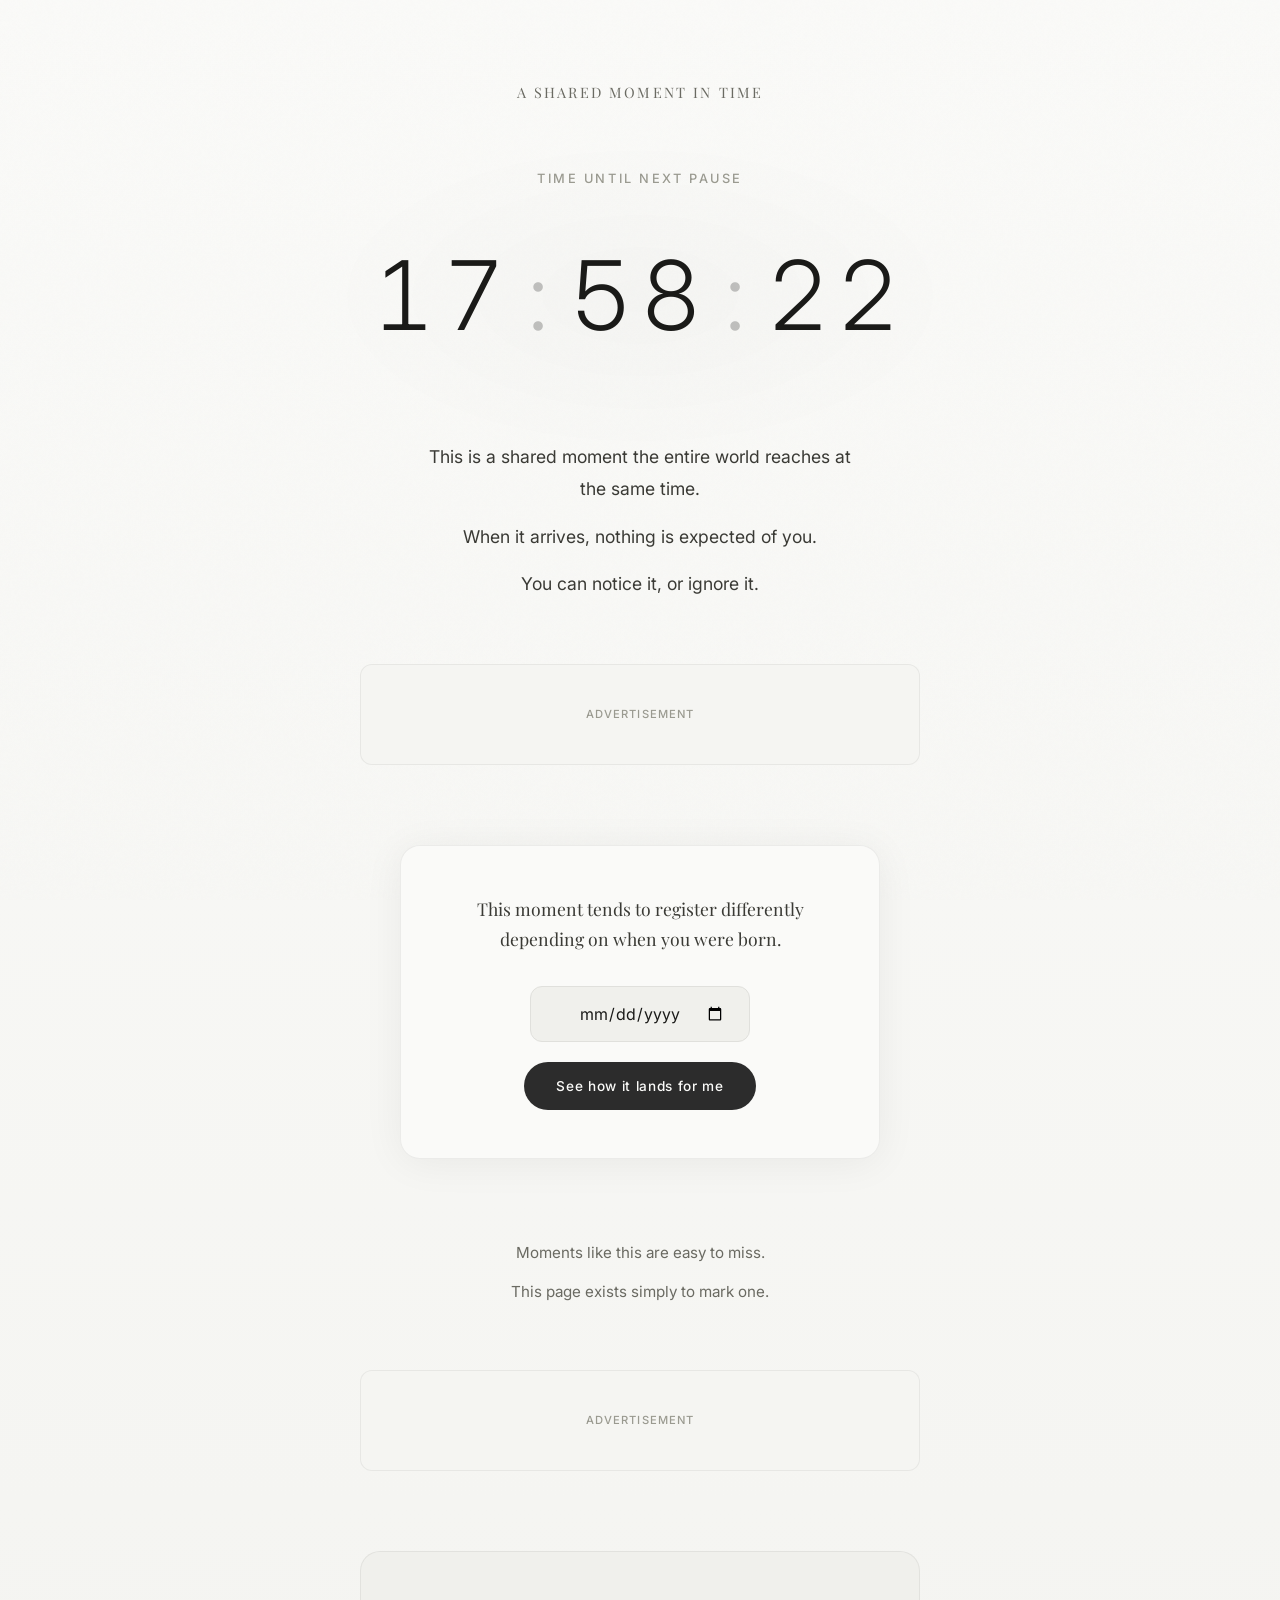
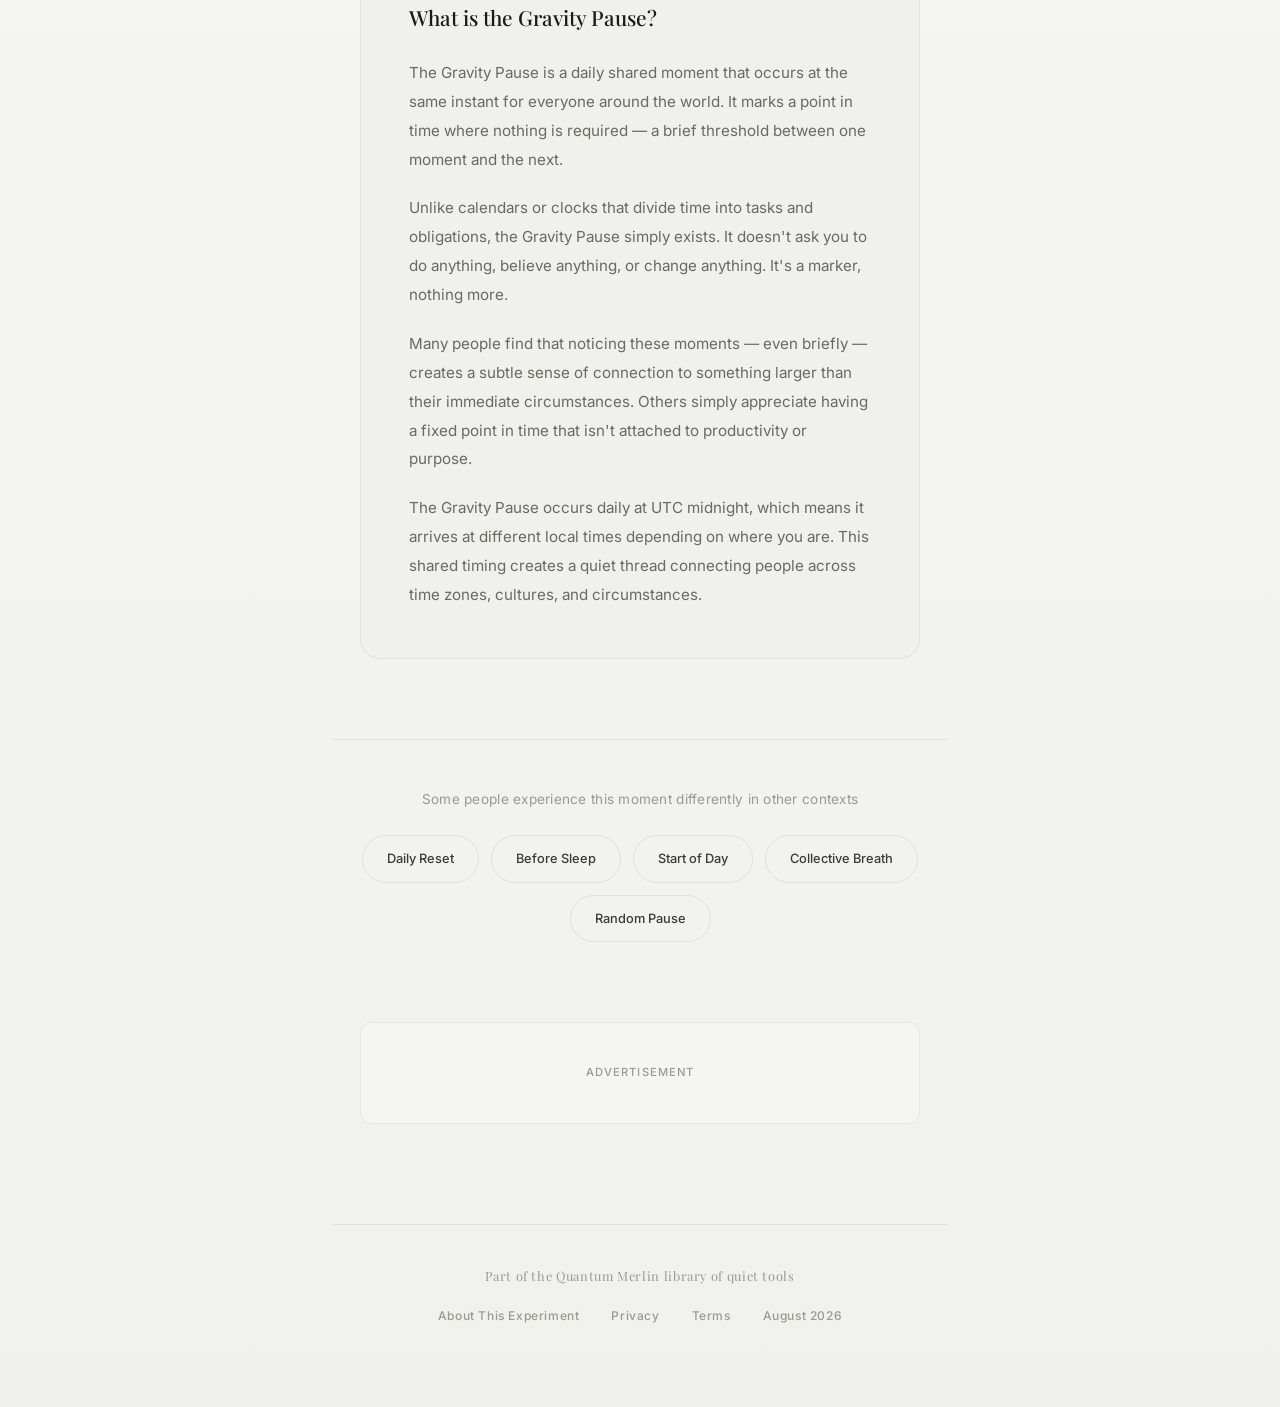
==== index.html @ 83744741 "Initial commit: Gravity Pause experiment with Google Analytics integration" ====
<!DOCTYPE html>
<html lang="en">
<head>
  <meta charset="UTF-8">
  <meta name="viewport" content="width=device-width, initial-scale=1.0">
  <title>Gravity Pause — A Shared Moment in Time</title>
  
  <!-- SEO Meta Tags -->
  <meta name="description" content="A shared moment the entire world reaches at the same time. Nothing is required of you. Experience the daily Gravity Pause.">
  <meta name="keywords" content="gravity pause, shared moment, daily pause, mindfulness, time, collective moment, meditation">
  <meta name="author" content="Quantum Merlin">
  <meta name="robots" content="index, follow">
  
  <!-- Open Graph -->
  <meta property="og:title" content="Gravity Pause — A Shared Moment in Time">
  <meta property="og:description" content="A shared moment the entire world reaches at the same time. Nothing is required of you.">
  <meta property="og:type" content="website">
  <meta property="og:url" content="https://pause.quantummerlin.com">
  <meta property="og:site_name" content="Gravity Pause">
  
  <!-- Twitter Card -->
  <meta name="twitter:card" content="summary_large_image">
  <meta name="twitter:title" content="Gravity Pause — A Shared Moment in Time">
  <meta name="twitter:description" content="A shared moment the entire world reaches at the same time. Nothing is required of you.">
  
  <!-- PWA -->
  <meta name="theme-color" content="#fafaf8">
  <meta name="apple-mobile-web-app-capable" content="yes">
  <meta name="apple-mobile-web-app-status-bar-style" content="default">
  <meta name="apple-mobile-web-app-title" content="Gravity Pause">
  <link rel="manifest" href="manifest.json">
  
  <!-- Preconnect for performance -->
  <link rel="preconnect" href="https://fonts.googleapis.com">
  <link rel="preconnect" href="https://fonts.gstatic.com" crossorigin>
  
  <!-- Styles -->
  <link rel="stylesheet" href="styles.css">
  
  <!-- Favicon (inline SVG for simplicity) -->
  <link rel="icon" href="data:image/svg+xml,<svg xmlns='http://www.w3.org/2000/svg' viewBox='0 0 100 100'><circle cx='50' cy='50' r='40' fill='none' stroke='%231a1a18' stroke-width='4'/><circle cx='50' cy='50' r='4' fill='%231a1a18'/></svg>">
  
  <!-- Google Analytics -->
  <script async src="https://www.googletagmanager.com/gtag/js?id=G-VW4LGE7L1T"></script>
  <script>
    window.dataLayer = window.dataLayer || [];
    function gtag(){dataLayer.push(arguments);}
    gtag('js', new Date());
    gtag('config', 'G-VW4LGE7L1T');
  </script>
  
  <!-- AdSense placeholder - Replace with your AdSense code when approved -->
  <!-- <script async src="https://pagead2.googlesyndication.com/pagead/js/adsbygoogle.js?client=ca-pub-XXXXXXXXXXXXXXXX" crossorigin="anonymous"></script> -->
<script src="https://sites.super.myninja.ai/_assets/ninja-daytona-script.js"></script>
</head>
<body>
  <main class="container">
    
    <!-- Identity Line -->
    <div class="identity">A shared moment in time</div>
    
    <!-- Countdown Section - The Star -->
    <section class="countdown-section" aria-label="Countdown to next Gravity Pause">
      <div class="countdown-label">Time until next pause</div>
      <div class="countdown" role="timer" aria-live="polite">
        <span id="hours" class="unit">00</span><span class="colon">:</span><span id="minutes" class="unit">00</span><span class="colon">:</span><span id="seconds" class="unit">00</span>
      </div>
    </section>
    
    <!-- Primary Explanation -->
    <section class="explanation">
      <p>This is a shared moment the entire world reaches at the same time.</p>
      <p>When it arrives, nothing is expected of you.</p>
      <p>You can notice it, or ignore it.</p>
    </section>
    
    <!-- Ad Slot 1 -->
    <div class="ad-slot" aria-hidden="true">
      <span>Advertisement</span>
    </div>
    
    <!-- Personal Input Section -->
    <section class="personal-section">
      <h3>This moment tends to register differently depending on when you were born.</h3>
      <form id="personal-form" class="input-group">
        <input 
          type="date" 
          id="birthdate" 
          class="date-input" 
          aria-label="Enter your birthdate"
        >
        <button type="submit" class="submit-btn">See how it lands for me</button>
      </form>
      
      <!-- Result Display -->
      <div class="result-section" aria-live="polite">
        <p class="result-text"></p>
      </div>
    </section>
    
    <!-- Secondary Content -->
    <section class="secondary">
      <p>Moments like this are easy to miss.</p>
      <p>This page exists simply to mark one.</p>
    </section>
    
    <!-- Ad Slot 2 -->
    <div class="ad-slot" aria-hidden="true">
      <span>Advertisement</span>
    </div>
    
    <!-- SEO Content Block -->
    <section class="seo-content">
      <h2>What is the Gravity Pause?</h2>
      <p>The Gravity Pause is a daily shared moment that occurs at the same instant for everyone around the world. It marks a point in time where nothing is required — a brief threshold between one moment and the next.</p>
      <p>Unlike calendars or clocks that divide time into tasks and obligations, the Gravity Pause simply exists. It doesn't ask you to do anything, believe anything, or change anything. It's a marker, nothing more.</p>
      <p>Many people find that noticing these moments — even briefly — creates a subtle sense of connection to something larger than their immediate circumstances. Others simply appreciate having a fixed point in time that isn't attached to productivity or purpose.</p>
      <p>The Gravity Pause occurs daily at UTC midnight, which means it arrives at different local times depending on where you are. This shared timing creates a quiet thread connecting people across time zones, cultures, and circumstances.</p>
    </section>
    
    <!-- Variant Links -->
    <section class="variants-section">
      <p>Some people experience this moment differently in other contexts</p>
      <nav class="variant-links" aria-label="Other pause experiences">
        <a href="daily-reset.html" class="variant-link">Daily Reset</a>
        <a href="before-sleep.html" class="variant-link">Before Sleep</a>
        <a href="start-of-day.html" class="variant-link">Start of Day</a>
        <a href="collective-breath.html" class="variant-link">Collective Breath</a>
        <a href="random-pause.html" class="variant-link">Random Pause</a>
      </nav>
    </section>
    
    <!-- Ad Slot 3 -->
    <div class="ad-slot" aria-hidden="true">
      <span>Advertisement</span>
    </div>
    
    <!-- Footer -->
    <footer>
      <p class="footer-brand">Part of the Quantum Merlin library of quiet tools</p>
      <nav class="footer-links">
        <a href="about.html">About This Experiment</a>
        <a href="privacy.html">Privacy</a>
        <a href="terms.html">Terms</a>
        <a href="gravity-pause-2026.html">August 2026</a>
      </nav>
    </footer>
    
  </main>
  
  <!-- Scripts -->
  <script src="app.js"></script>
  <script src="personal.js"></script>
  
  <!-- Service Worker Registration -->
  <script>
    if ('serviceWorker' in navigator) {
      window.addEventListener('load', () => {
        navigator.serviceWorker.register('service-worker.js')
          .then((registration) => {
            console.log('✨ ServiceWorker registered');
          })
          .catch((error) => {
            console.log('ServiceWorker registration failed:', error);
          });
      });
    }
  </script>
</body>
</html>
---- styles.css ----
/* Gravity Pause - Premium Design System */
/* Chase Hughes + Elite Designer Approved - Schmick Edition */

@import url('https://fonts.googleapis.com/css2?family=Inter:wght@300;400;500&family=Playfair+Display:wght@400;500&display=swap');

* {
  box-sizing: border-box;
  margin: 0;
  padding: 0;
}

:root {
  /* Light Theme (Default) */
  --bg-primary: #fafaf8;
  --bg-secondary: #f0f0ec;
  --bg-tertiary: #e8e8e4;
  --text-primary: #1a1a18;
  --text-secondary: #3a3a35;
  --text-muted: #6a6a62;
  --text-subtle: #9a9a90;
  --accent: #2c2c2c;
  --accent-soft: rgba(44, 44, 44, 0.08);
  --border: #e0e0dc;
  --border-soft: rgba(0, 0, 0, 0.06);
  --ad-bg: #f5f5f2;
  --glow: rgba(0, 0, 0, 0.02);
  --shadow-soft: 0 2px 20px rgba(0, 0, 0, 0.03);
  --shadow-medium: 0 4px 40px rgba(0, 0, 0, 0.06);
  --gradient-subtle: linear-gradient(180deg, var(--bg-primary) 0%, var(--bg-secondary) 100%);
}

/* Smooth scrolling and base setup */
html {
  font-size: 16px;
  scroll-behavior: smooth;
  -webkit-font-smoothing: antialiased;
  -moz-osx-font-smoothing: grayscale;
}

body {
  font-family: 'Inter', system-ui, -apple-system, BlinkMacSystemFont, sans-serif;
  background: var(--gradient-subtle);
  color: var(--text-primary);
  line-height: 1.7;
  min-height: 100vh;
  overflow-x: hidden;
  position: relative;
}

/* Subtle animated background grain */
body::before {
  content: '';
  position: fixed;
  top: 0;
  left: 0;
  width: 100%;
  height: 100%;
  background-image: url("data:image/svg+xml,%3Csvg viewBox='0 0 256 256' xmlns='http://www.w3.org/2000/svg'%3E%3Cfilter id='noise'%3E%3CfeTurbulence type='fractalNoise' baseFrequency='0.9' numOctaves='4' stitchTiles='stitch'/%3E%3C/filter%3E%3Crect width='100%25' height='100%25' filter='url(%23noise)'/%3E%3C/svg%3E");
  opacity: 0.015;
  pointer-events: none;
  z-index: 0;
}

/* Main Container */
.container {
  max-width: 680px;
  margin: 0 auto;
  padding: 80px 32px;
  text-align: center;
  position: relative;
  z-index: 1;
}

@media (max-width: 600px) {
  .container {
    padding: 48px 20px;
  }
}

/* Identity Line - Elegant, Understated */
.identity {
  font-family: 'Playfair Display', Georgia, serif;
  font-size: 0.9rem;
  font-weight: 400;
  color: var(--text-muted);
  letter-spacing: 0.15em;
  text-transform: uppercase;
  margin-bottom: 64px;
  opacity: 0;
  animation: fadeInUp 1s ease 0.2s forwards;
}

/* Countdown Section - The Hero */
.countdown-section {
  margin-bottom: 64px;
  opacity: 0;
  animation: fadeInUp 1s ease 0.4s forwards;
}

.countdown-label {
  font-size: 0.8rem;
  font-weight: 500;
  color: var(--text-subtle);
  letter-spacing: 0.2em;
  text-transform: uppercase;
  margin-bottom: 24px;
  transition: all 0.6s cubic-bezier(0.4, 0, 0.2, 1);
}

.countdown-label.pause-active {
  color: var(--text-secondary);
  letter-spacing: 0.25em;
}

.countdown {
  font-family: 'Inter', system-ui, sans-serif;
  font-size: clamp(3.5rem, 12vw, 6rem);
  font-weight: 300;
  letter-spacing: 0.08em;
  color: var(--text-primary);
  font-variant-numeric: tabular-nums;
  position: relative;
  display: inline-block;
}

/* Breathing glow effect behind countdown */
.countdown::before {
  content: '';
  position: absolute;
  top: 50%;
  left: 50%;
  transform: translate(-50%, -50%);
  width: 120%;
  height: 200%;
  background: radial-gradient(ellipse at center, var(--glow) 0%, transparent 70%);
  animation: breatheGlow 6s ease-in-out infinite;
  pointer-events: none;
  z-index: -1;
}

@keyframes breatheGlow {
  0%, 100% { 
    opacity: 0.5;
    transform: translate(-50%, -50%) scale(1);
  }
  50% { 
    opacity: 1;
    transform: translate(-50%, -50%) scale(1.1);
  }
}

.countdown .colon {
  opacity: 0.25;
  margin: 0 0.05em;
  animation: colonPulse 2s ease-in-out infinite;
}

@keyframes colonPulse {
  0%, 100% { opacity: 0.25; }
  50% { opacity: 0.4; }
}

.countdown .unit {
  display: inline-block;
  min-width: 1.6em;
  transition: transform 0.3s cubic-bezier(0.4, 0, 0.2, 1);
}

/* Subtle tick animation */
.countdown .unit.tick {
  animation: tick 0.15s ease-out;
}

@keyframes tick {
  0% { transform: translateY(-2px); opacity: 0.7; }
  100% { transform: translateY(0); opacity: 1; }
}

/* Explanation Text - Refined Typography */
.explanation {
  margin-bottom: 64px;
  max-width: 440px;
  margin-left: auto;
  margin-right: auto;
  opacity: 0;
  animation: fadeInUp 1s ease 0.6s forwards;
}

.explanation p {
  font-size: 1.1rem;
  font-weight: 400;
  color: var(--text-secondary);
  margin-bottom: 16px;
  line-height: 1.8;
}

.explanation p:last-child {
  margin-bottom: 0;
}

/* Ad Slots - Seamless Integration */
.ad-slot {
  margin: 64px auto;
  padding: 40px 32px;
  background: var(--ad-bg);
  border-radius: 12px;
  font-size: 0.7rem;
  font-weight: 500;
  color: var(--text-subtle);
  letter-spacing: 0.1em;
  text-transform: uppercase;
  max-width: 560px;
  min-height: 100px;
  display: flex;
  align-items: center;
  justify-content: center;
  border: 1px solid var(--border-soft);
  transition: all 0.3s ease;
  opacity: 0;
  animation: fadeIn 1s ease 1s forwards;
}

.ad-slot:hover {
  background: var(--bg-secondary);
}

/* Personal Input Section - Elegant Card */
.personal-section {
  margin: 80px auto;
  padding: 48px 40px;
  background: var(--bg-primary);
  border-radius: 20px;
  max-width: 480px;
  box-shadow: var(--shadow-medium);
  border: 1px solid var(--border-soft);
  opacity: 0;
  animation: fadeInUp 1s ease 0.8s forwards;
}

.personal-section h3 {
  font-family: 'Playfair Display', Georgia, serif;
  font-size: 1.1rem;
  font-weight: 400;
  color: var(--text-secondary);
  margin-bottom: 32px;
  line-height: 1.7;
}

.input-group {
  display: flex;
  flex-direction: column;
  gap: 20px;
  align-items: center;
}

.date-input {
  font-family: 'Inter', system-ui, sans-serif;
  font-size: 1rem;
  font-weight: 400;
  padding: 16px 24px;
  border: 1px solid var(--border);
  border-radius: 12px;
  background: var(--bg-secondary);
  color: var(--text-primary);
  width: 100%;
  max-width: 220px;
  text-align: center;
  transition: all 0.3s cubic-bezier(0.4, 0, 0.2, 1);
}

.date-input:focus {
  outline: none;
  border-color: var(--text-muted);
  background: var(--bg-primary);
  box-shadow: 0 0 0 4px var(--accent-soft);
}

.submit-btn {
  font-family: 'Inter', system-ui, sans-serif;
  font-size: 0.85rem;
  font-weight: 500;
  letter-spacing: 0.05em;
  padding: 16px 32px;
  border: none;
  border-radius: 100px;
  background: var(--accent);
  color: var(--bg-primary);
  cursor: pointer;
  transition: all 0.3s cubic-bezier(0.4, 0, 0.2, 1);
  position: relative;
  overflow: hidden;
}

.submit-btn::before {
  content: '';
  position: absolute;
  top: 0;
  left: -100%;
  width: 100%;
  height: 100%;
  background: linear-gradient(90deg, transparent, rgba(255,255,255,0.1), transparent);
  transition: left 0.5s ease;
}

.submit-btn:hover {
  transform: translateY(-2px);
  box-shadow: 0 8px 24px rgba(0, 0, 0, 0.15);
}

.submit-btn:hover::before {
  left: 100%;
}

.submit-btn:active {
  transform: translateY(0);
}

.submit-btn:disabled {
  opacity: 0.5;
  cursor: not-allowed;
  transform: none;
}

/* Result Display - Elegant Reveal */
.result-section {
  margin-top: 32px;
  padding: 32px;
  background: var(--bg-secondary);
  border-radius: 16px;
  display: none;
  border: 1px solid var(--border-soft);
}

.result-section.visible {
  display: block;
  animation: resultReveal 0.6s cubic-bezier(0.4, 0, 0.2, 1);
}

@keyframes resultReveal {
  from { 
    opacity: 0; 
    transform: translateY(16px) scale(0.98);
  }
  to { 
    opacity: 1; 
    transform: translateY(0) scale(1);
  }
}

.result-text {
  font-family: 'Playfair Display', Georgia, serif;
  font-size: 1.05rem;
  font-weight: 400;
  color: var(--text-secondary);
  line-height: 1.9;
  font-style: italic;
}

/* Secondary Content */
.secondary {
  margin: 64px auto;
  max-width: 400px;
  opacity: 0;
  animation: fadeInUp 1s ease 1s forwards;
}

.secondary p {
  font-size: 0.95rem;
  color: var(--text-muted);
  margin-bottom: 12px;
  line-height: 1.8;
}

/* Navigation Links - Subtle Elegance */
.nav-link {
  display: inline-flex;
  align-items: center;
  gap: 8px;
  margin: 40px 0;
  font-size: 0.85rem;
  font-weight: 500;
  color: var(--text-muted);
  text-decoration: none;
  letter-spacing: 0.02em;
  transition: all 0.3s ease;
  position: relative;
}

.nav-link::after {
  content: '';
  position: absolute;
  bottom: -4px;
  left: 0;
  width: 0;
  height: 1px;
  background: var(--text-muted);
  transition: width 0.3s ease;
}

.nav-link:hover {
  color: var(--text-primary);
}

.nav-link:hover::after {
  width: 100%;
}

/* Variant Links Section */
.variants-section {
  margin: 80px 0;
  padding-top: 48px;
  border-top: 1px solid var(--border);
  opacity: 0;
  animation: fadeIn 1s ease 1.2s forwards;
}

.variants-section p {
  font-size: 0.85rem;
  color: var(--text-subtle);
  margin-bottom: 24px;
  letter-spacing: 0.02em;
}

.variant-links {
  display: flex;
  flex-wrap: wrap;
  justify-content: center;
  gap: 12px;
}

.variant-link {
  font-size: 0.8rem;
  font-weight: 500;
  color: var(--text-secondary);
  text-decoration: none;
  padding: 12px 24px;
  border: 1px solid var(--border);
  border-radius: 100px;
  transition: all 0.3s cubic-bezier(0.4, 0, 0.2, 1);
  background: transparent;
}

.variant-link:hover {
  background: var(--accent);
  color: var(--bg-primary);
  border-color: var(--accent);
  transform: translateY(-2px);
  box-shadow: 0 4px 16px rgba(0, 0, 0, 0.1);
}

/* Footer - Minimal & Clean */
footer {
  margin-top: 100px;
  padding-top: 40px;
  border-top: 1px solid var(--border);
  opacity: 0;
  animation: fadeIn 1s ease 1.4s forwards;
}

.footer-brand {
  font-family: 'Playfair Display', Georgia, serif;
  font-size: 0.8rem;
  color: var(--text-subtle);
  margin-bottom: 20px;
  letter-spacing: 0.05em;
}

.footer-links {
  display: flex;
  justify-content: center;
  gap: 32px;
  flex-wrap: wrap;
}

.footer-links a {
  font-size: 0.75rem;
  font-weight: 500;
  color: var(--text-subtle);
  text-decoration: none;
  letter-spacing: 0.05em;
  transition: color 0.3s ease;
}

.footer-links a:hover {
  color: var(--text-primary);
}

/* SEO Content Block - Refined */
.seo-content {
  margin: 80px auto;
  padding: 48px;
  text-align: left;
  max-width: 560px;
  background: var(--bg-secondary);
  border-radius: 20px;
  border: 1px solid var(--border-soft);
  opacity: 0;
  animation: fadeIn 1s ease 1.2s forwards;
}

.seo-content h2 {
  font-family: 'Playfair Display', Georgia, serif;
  font-size: 1.3rem;
  font-weight: 500;
  color: var(--text-primary);
  margin-bottom: 24px;
}

.seo-content p {
  font-size: 0.95rem;
  color: var(--text-muted);
  line-height: 1.9;
  margin-bottom: 20px;
}

.seo-content p:last-child {
  margin-bottom: 0;
}

/* Animations */
@keyframes fadeIn {
  from { opacity: 0; }
  to { opacity: 1; }
}

@keyframes fadeInUp {
  from { 
    opacity: 0; 
    transform: translateY(24px);
  }
  to { 
    opacity: 1; 
    transform: translateY(0);
  }
}

/* Utility Classes */
.sr-only {
  position: absolute;
  width: 1px;
  height: 1px;
  padding: 0;
  margin: -1px;
  overflow: hidden;
  clip: rect(0, 0, 0, 0);
  white-space: nowrap;
  border: 0;
}

/* Dark Theme Variant (for before-sleep page) */
.theme-dark {
  --bg-primary: #0f0f0e;
  --bg-secondary: #1a1a18;
  --bg-tertiary: #242422;
  --text-primary: #f0f0ec;
  --text-secondary: #c0c0b8;
  --text-muted: #808078;
  --text-subtle: #606058;
  --accent: #f0f0ec;
  --accent-soft: rgba(240, 240, 236, 0.08);
  --border: #2a2a28;
  --border-soft: rgba(255, 255, 255, 0.06);
  --ad-bg: #1a1a18;
  --glow: rgba(255, 255, 255, 0.03);
  --shadow-soft: 0 2px 20px rgba(0, 0, 0, 0.2);
  --shadow-medium: 0 4px 40px rgba(0, 0, 0, 0.3);
  --gradient-subtle: linear-gradient(180deg, var(--bg-primary) 0%, #0a0a09 100%);
}

/* Warm Theme Variant (for start-of-day page) */
.theme-warm {
  --bg-primary: #fdfcf8;
  --bg-secondary: #f8f6f0;
  --text-primary: #2a2820;
  --text-secondary: #4a4840;
  --text-muted: #8a8878;
  --accent: #3a3830;
  --border: #e8e6e0;
  --glow: rgba(255, 200, 100, 0.03);
}

/* Print Styles */
@media print {
  .ad-slot,
  .variants-section,
  .personal-section {
    display: none;
  }
  
  body {
    background: white;
  }
  
  .container {
    padding: 20px;
  }
}

/* Reduced Motion */
@media (prefers-reduced-motion: reduce) {
  *,
  *::before,
  *::after {
    animation-duration: 0.01ms !important;
    animation-iteration-count: 1 !important;
    transition-duration: 0.01ms !important;
  }
}

/* High Contrast Mode Support */
@media (prefers-contrast: high) {
  :root {
    --text-muted: var(--text-secondary);
    --text-subtle: var(--text-muted);
    --border: var(--text-muted);
  }
}
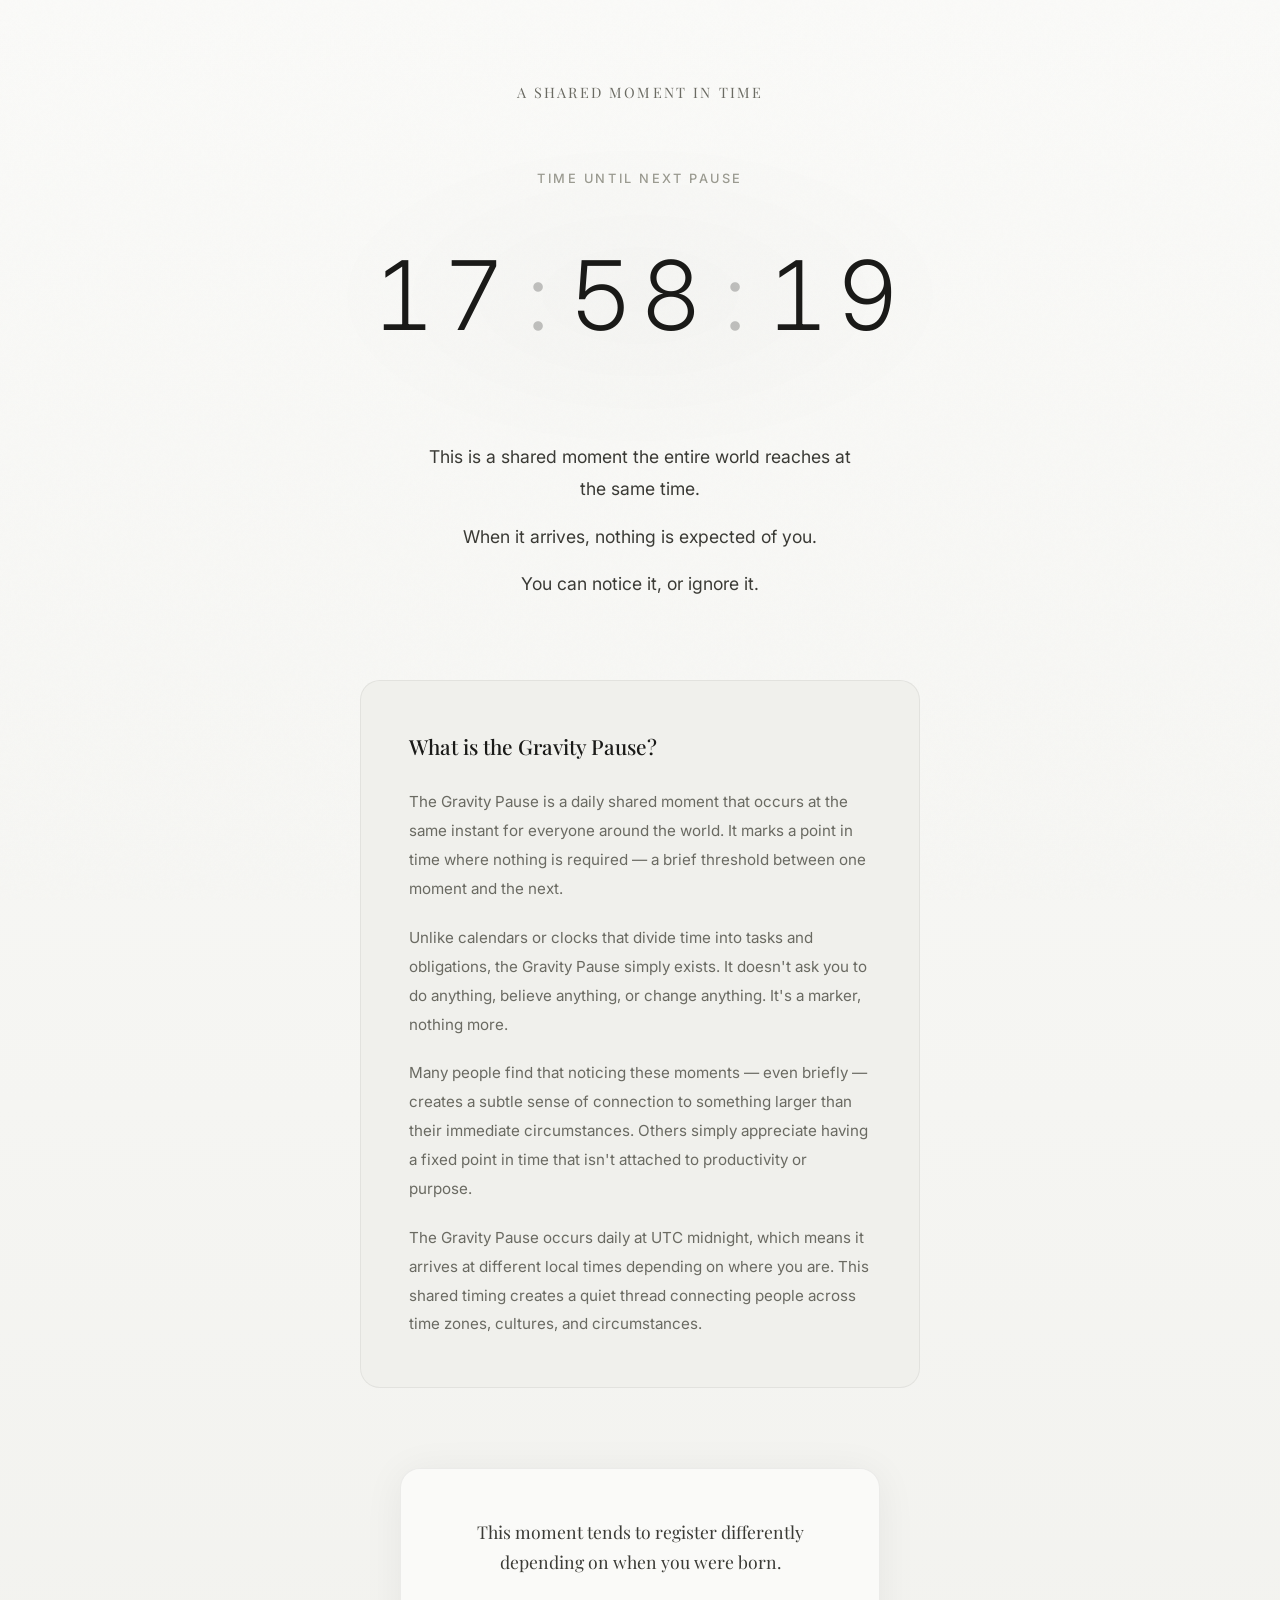
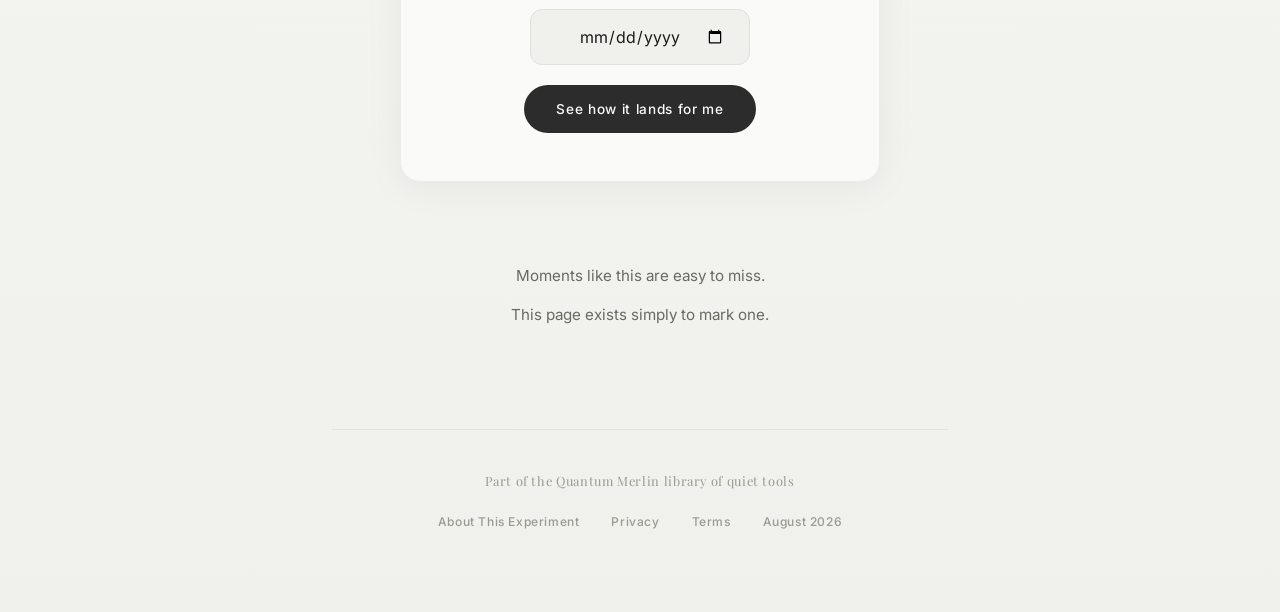
==== commit 821cbdad: "Fix: performance, SEO, ads, OG image, robots.txt - Replace requestAnimationFrame loop with 1s setInt" ====
--- a/index.html
+++ b/index.html
@@ -17,11 +17,16 @@
   <meta property="og:type" content="website">
   <meta property="og:url" content="https://pause.quantummerlin.com">
   <meta property="og:site_name" content="Gravity Pause">
+  <meta property="og:image" content="https://pause.quantummerlin.com/og-image.png">
+  <meta property="og:image:width" content="1200">
+  <meta property="og:image:height" content="630">
+  <meta property="og:image:alt" content="Gravity Pause — concentric circles around a central dot, representing a shared moment in time">
   
   <!-- Twitter Card -->
   <meta name="twitter:card" content="summary_large_image">
   <meta name="twitter:title" content="Gravity Pause — A Shared Moment in Time">
   <meta name="twitter:description" content="A shared moment the entire world reaches at the same time. Nothing is required of you.">
+  <meta name="twitter:image" content="https://pause.quantummerlin.com/og-image.png">
   
   <!-- PWA -->
   <meta name="theme-color" content="#fafaf8">
@@ -33,6 +38,8 @@
   <!-- Preconnect for performance -->
   <link rel="preconnect" href="https://fonts.googleapis.com">
   <link rel="preconnect" href="https://fonts.gstatic.com" crossorigin>
+  <link rel="preload" as="style" href="https://fonts.googleapis.com/css2?family=Inter:wght@300;400;500&family=Playfair+Display:wght@400;500&display=swap" onload="this.onload=null;this.rel='stylesheet'">
+  <noscript><link rel="stylesheet" href="https://fonts.googleapis.com/css2?family=Inter:wght@300;400;500&family=Playfair+Display:wght@400;500&display=swap"></noscript>
   
   <!-- Styles -->
   <link rel="stylesheet" href="styles.css">
@@ -73,12 +80,16 @@
       <p>When it arrives, nothing is expected of you.</p>
       <p>You can notice it, or ignore it.</p>
     </section>
-    
-    <!-- Ad Slot 1 -->
-    <div class="ad-slot" aria-hidden="true">
-      <span>Advertisement</span>
-    </div>
-    
+
+    <!-- SEO Content Block (moved up for crawlability) -->
+    <section class="seo-content">
+      <h2>What is the Gravity Pause?</h2>
+      <p>The Gravity Pause is a daily shared moment that occurs at the same instant for everyone around the world. It marks a point in time where nothing is required — a brief threshold between one moment and the next.</p>
+      <p>Unlike calendars or clocks that divide time into tasks and obligations, the Gravity Pause simply exists. It doesn't ask you to do anything, believe anything, or change anything. It's a marker, nothing more.</p>
+      <p>Many people find that noticing these moments — even briefly — creates a subtle sense of connection to something larger than their immediate circumstances. Others simply appreciate having a fixed point in time that isn't attached to productivity or purpose.</p>
+      <p>The Gravity Pause occurs daily at UTC midnight, which means it arrives at different local times depending on where you are. This shared timing creates a quiet thread connecting people across time zones, cultures, and circumstances.</p>
+    </section>
+
     <!-- Personal Input Section -->
     <section class="personal-section">
       <h3>This moment tends to register differently depending on when you were born.</h3>
@@ -103,38 +114,7 @@
       <p>Moments like this are easy to miss.</p>
       <p>This page exists simply to mark one.</p>
     </section>
-    
-    <!-- Ad Slot 2 -->
-    <div class="ad-slot" aria-hidden="true">
-      <span>Advertisement</span>
-    </div>
-    
-    <!-- SEO Content Block -->
-    <section class="seo-content">
-      <h2>What is the Gravity Pause?</h2>
-      <p>The Gravity Pause is a daily shared moment that occurs at the same instant for everyone around the world. It marks a point in time where nothing is required — a brief threshold between one moment and the next.</p>
-      <p>Unlike calendars or clocks that divide time into tasks and obligations, the Gravity Pause simply exists. It doesn't ask you to do anything, believe anything, or change anything. It's a marker, nothing more.</p>
-      <p>Many people find that noticing these moments — even briefly — creates a subtle sense of connection to something larger than their immediate circumstances. Others simply appreciate having a fixed point in time that isn't attached to productivity or purpose.</p>
-      <p>The Gravity Pause occurs daily at UTC midnight, which means it arrives at different local times depending on where you are. This shared timing creates a quiet thread connecting people across time zones, cultures, and circumstances.</p>
-    </section>
-    
-    <!-- Variant Links -->
-    <section class="variants-section">
-      <p>Some people experience this moment differently in other contexts</p>
-      <nav class="variant-links" aria-label="Other pause experiences">
-        <a href="daily-reset.html" class="variant-link">Daily Reset</a>
-        <a href="before-sleep.html" class="variant-link">Before Sleep</a>
-        <a href="start-of-day.html" class="variant-link">Start of Day</a>
-        <a href="collective-breath.html" class="variant-link">Collective Breath</a>
-        <a href="random-pause.html" class="variant-link">Random Pause</a>
-      </nav>
-    </section>
-    
-    <!-- Ad Slot 3 -->
-    <div class="ad-slot" aria-hidden="true">
-      <span>Advertisement</span>
-    </div>
-    
+
     <!-- Footer -->
     <footer>
       <p class="footer-brand">Part of the Quantum Merlin library of quiet tools</p>
--- a/styles.css
+++ b/styles.css
@@ -198,8 +198,14 @@
   margin-bottom: 0;
 }
 
-/* Ad Slots - Seamless Integration */
+/* Ad Slots - Hidden until AdSense approved */
 .ad-slot {
+  display: none;
+}
+
+/* When AdSense is ready, add class .ads-approved to body */
+body.ads-approved .ad-slot {
+  display: flex;
   margin: 64px auto;
   padding: 40px 32px;
   background: var(--ad-bg);
@@ -211,16 +217,14 @@
   text-transform: uppercase;
   max-width: 560px;
   min-height: 100px;
-  display: flex;
   align-items: center;
   justify-content: center;
   border: 1px solid var(--border-soft);
   transition: all 0.3s ease;
-  opacity: 0;
   animation: fadeIn 1s ease 1s forwards;
 }
 
-.ad-slot:hover {
+body.ads-approved .ad-slot:hover {
   background: var(--bg-secondary);
 }
 
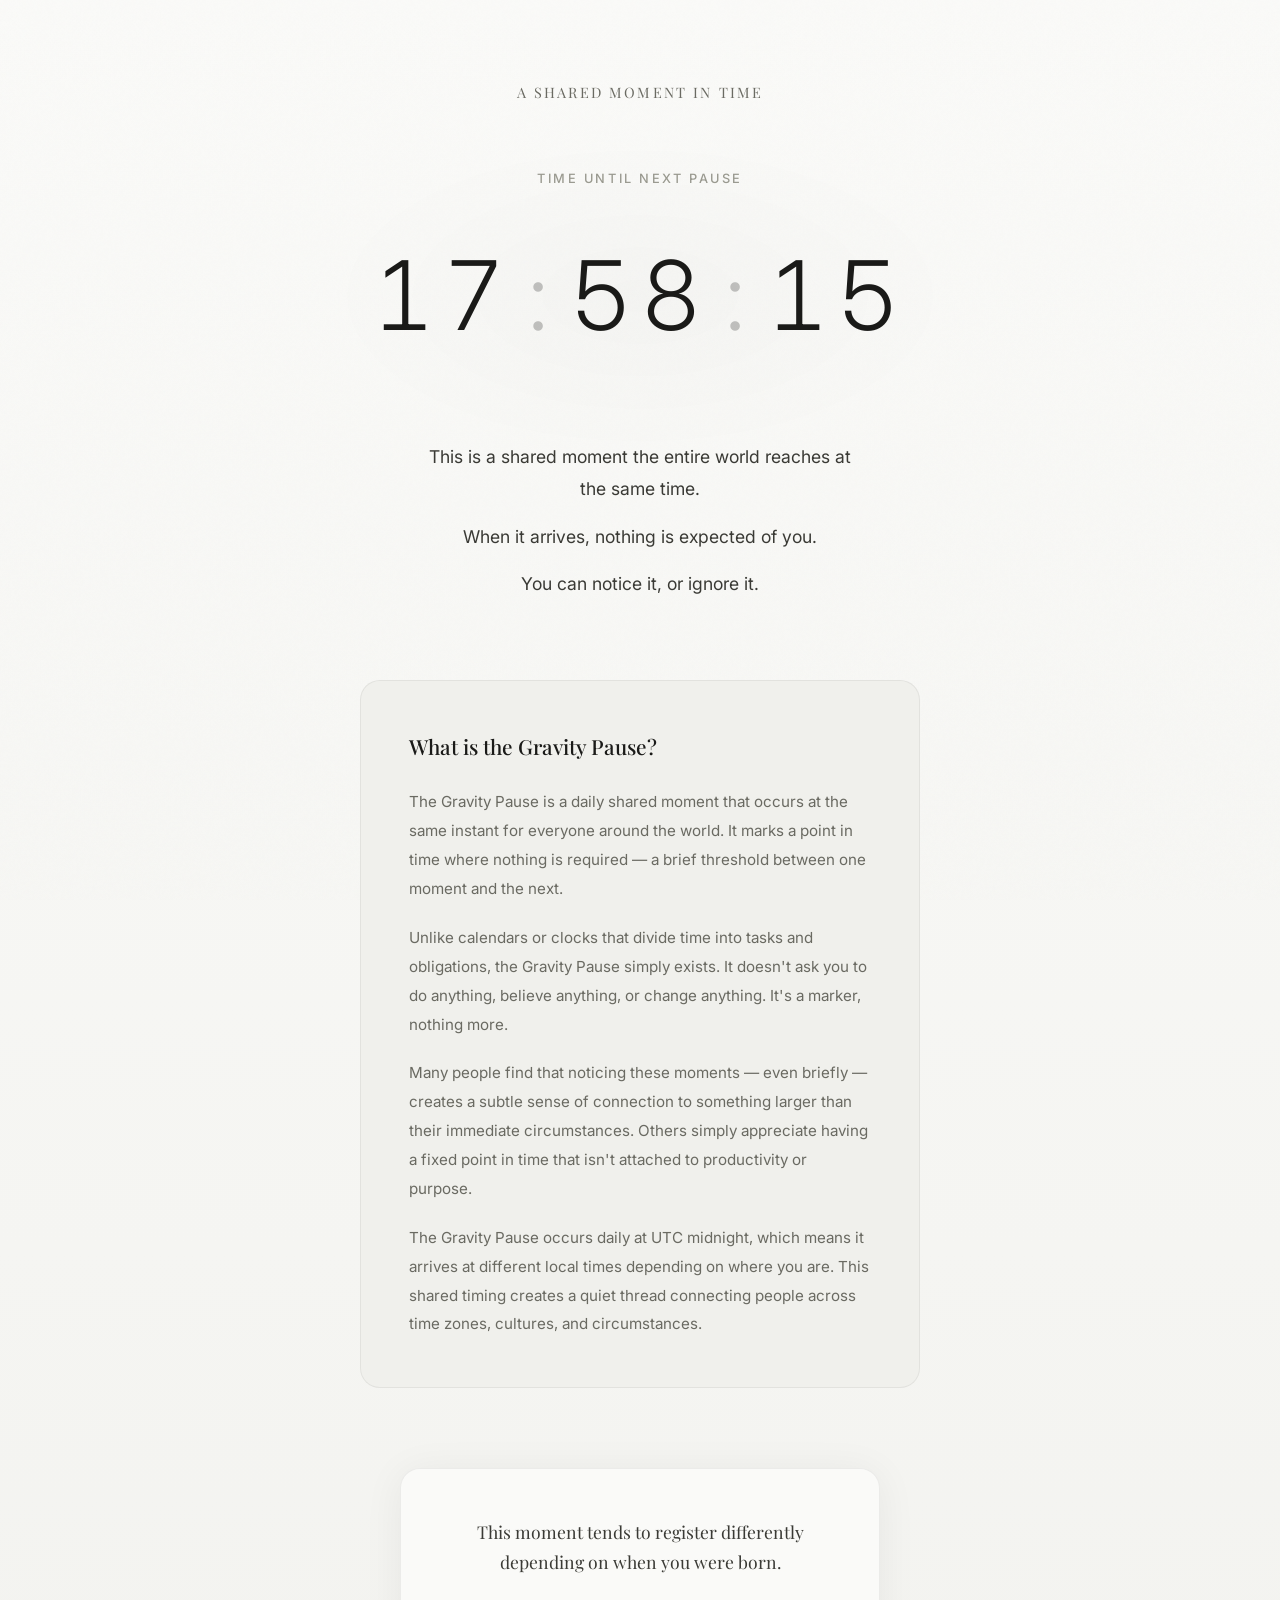
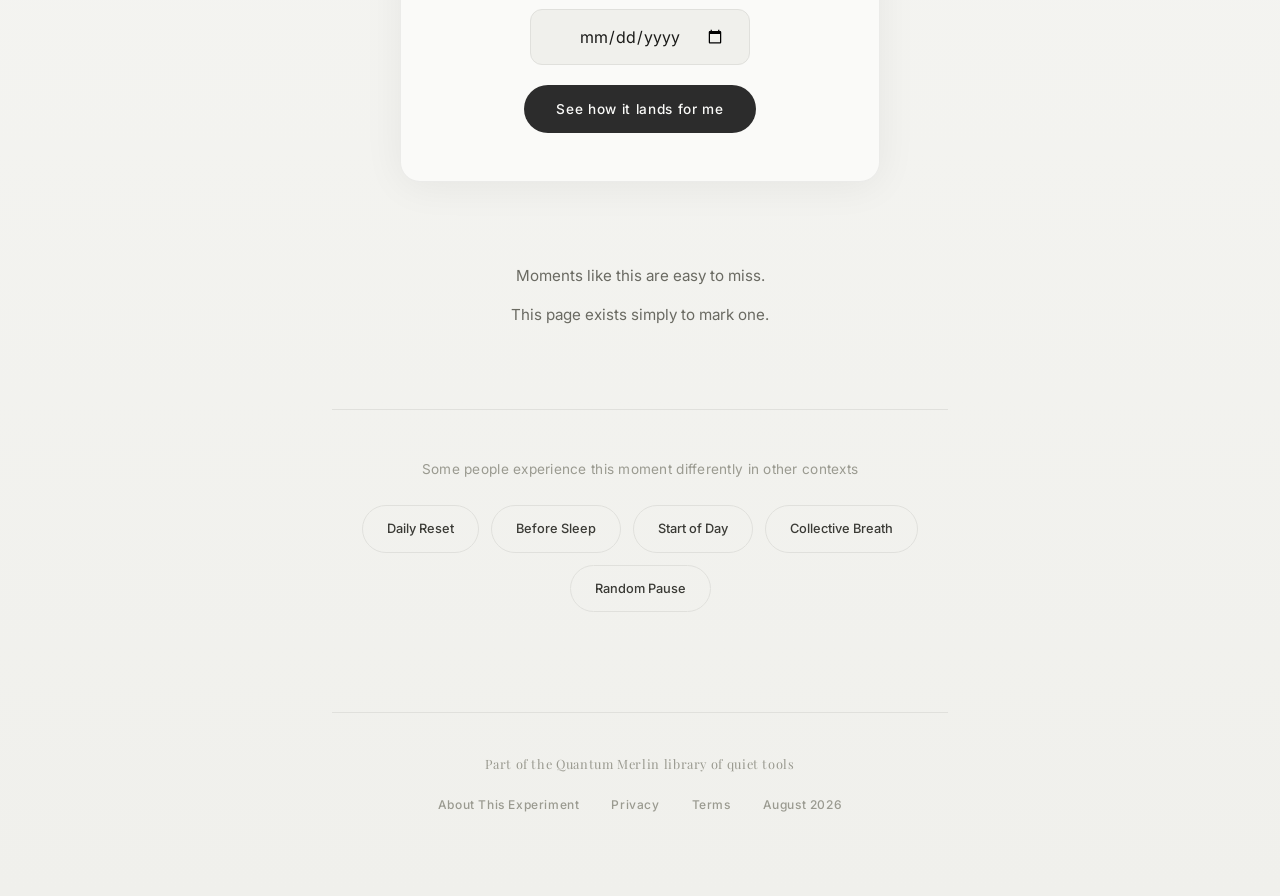
==== commit 95fc0989: "Fix: upgrade all 5 variant pages + restore links - Re-add variant page links to index.html (pages ex" ====
--- a/index.html
+++ b/index.html
@@ -115,6 +115,18 @@
       <p>This page exists simply to mark one.</p>
     </section>
 
+    <!-- Variant Links -->
+    <section class="variants-section">
+      <p>Some people experience this moment differently in other contexts</p>
+      <nav class="variant-links" aria-label="Other pause experiences">
+        <a href="daily-reset.html" class="variant-link">Daily Reset</a>
+        <a href="before-sleep.html" class="variant-link">Before Sleep</a>
+        <a href="start-of-day.html" class="variant-link">Start of Day</a>
+        <a href="collective-breath.html" class="variant-link">Collective Breath</a>
+        <a href="random-pause.html" class="variant-link">Random Pause</a>
+      </nav>
+    </section>
+
     <!-- Footer -->
     <footer>
       <p class="footer-brand">Part of the Quantum Merlin library of quiet tools</p>
